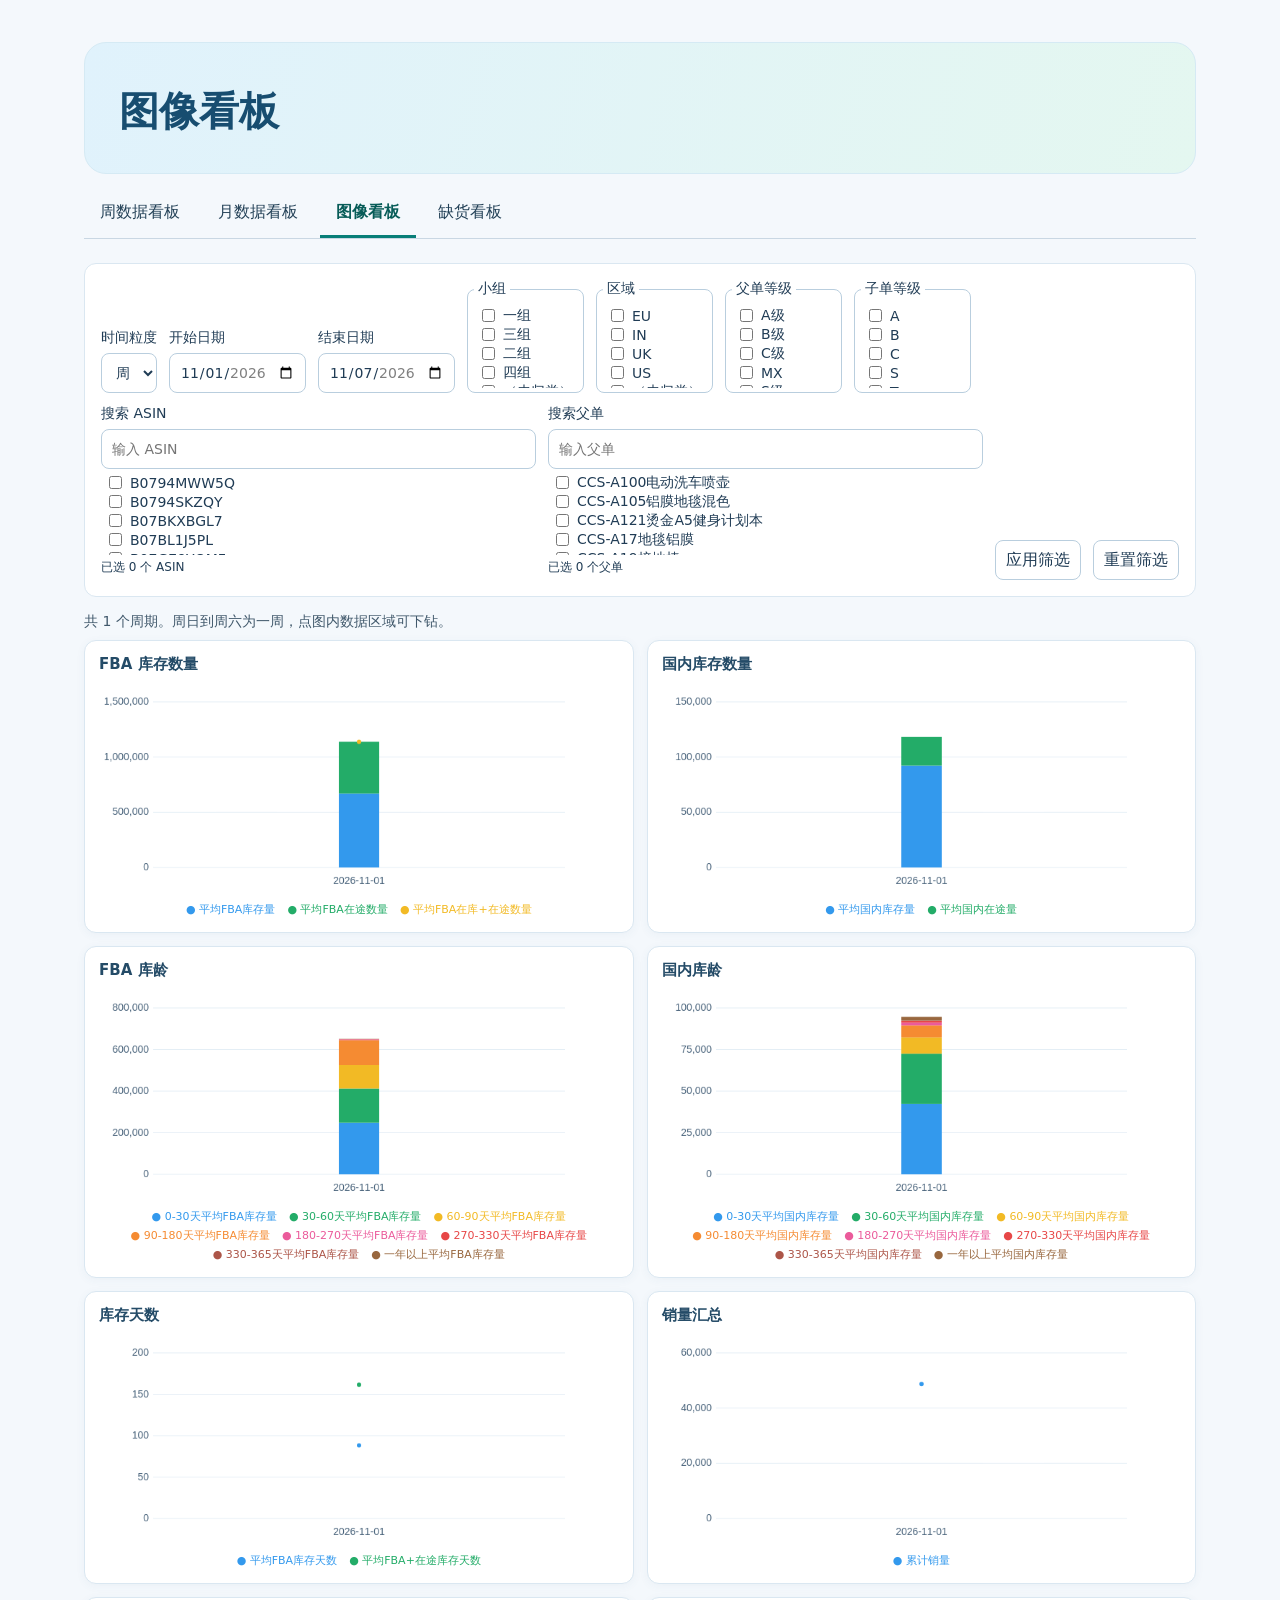
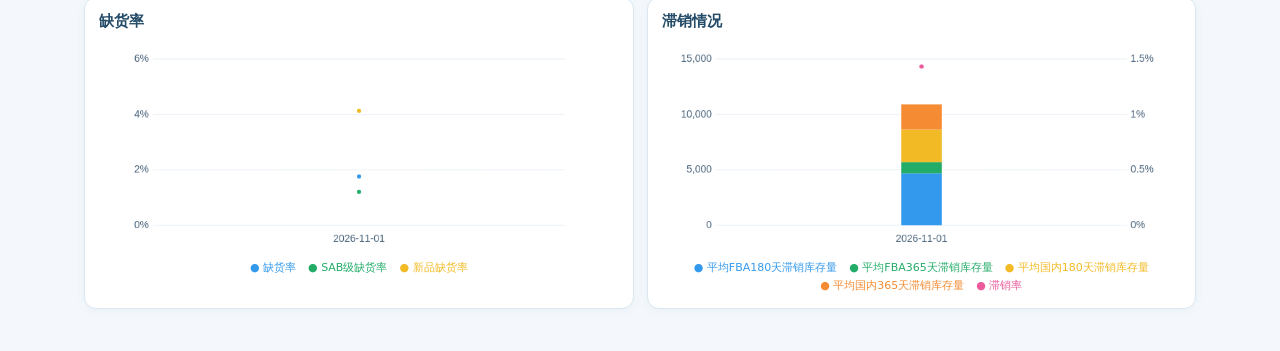
==== charts.html @ 2def6830 "Publish static chart history and multi-select" ====
<!doctype html>
<html lang="zh-CN"><head><meta charset="utf-8"><meta name="viewport" content="width=device-width,initial-scale=1"><title>图像看板</title><link rel="stylesheet" href="./chart-history/style.css?v=history-v1"><script defer src="./chart-history/basis.js?v=history-v1"></script><script defer src="./chart-history/pilot.js?v=history-v1"></script></head>
<body><main>
<header><h1>图像看板</h1></header>
<nav aria-label="看板导航"><a href="./index.html?v=history-v1">周数据看板</a><a href="./monthly.html?v=history-v1">月数据看板</a><a href="./charts.html?v=history-v1" aria-current="page">图像看板</a><a href="./stockout.html?v=history-v1">缺货看板</a></nav>
<section class="filter" aria-label="图表筛选">
<label>时间粒度<select id="grain"><option value="day">天</option><option value="week" selected>周</option><option value="month">月</option></select></label>
<label>开始日期<input id="from" type="date"></label>
<label>结束日期<input id="to" type="date"></label>
<fieldset class="dimension"><legend>小组</legend><div class="product-options"></div></fieldset><fieldset class="dimension"><legend>区域</legend><div class="product-options"></div></fieldset>
<fieldset class="dimension"><legend>父单等级</legend><div class="product-options"></div></fieldset><fieldset class="dimension"><legend>子单等级</legend><div class="product-options"></div></fieldset>
<div class="asin-picker"><label>搜索 ASIN<input id="asin-search" type="search" placeholder="输入 ASIN"></label><div id="asin-options" class="product-options"></div><p id="asin-count"></p></div><div class="asin-picker"><label>搜索父单<input id="parent-search" type="search" placeholder="输入父单"></label><div id="parent-options" class="product-options"></div><p id="parent-count"></p></div><button id="apply" type="button">应用筛选</button><button id="reset" type="button">重置筛选</button>
</section>
<p id="status" role="status">正在加载…</p>
<div class="bars chart-grid" id="charts"></div>
</main></body></html>
---- chart-history/style.css ----
* { box-sizing: border-box; }
:root { font-family: "Inter", "Microsoft YaHei", system-ui, sans-serif; color: #15283b; background: #edf2f7; }
body { margin: 0; }
main { max-width: 1160px; margin: auto; padding: 42px 24px; }
header { background: #10283e; color: white; border-radius: 22px; padding: 34px; display: flex; justify-content: space-between; align-items: flex-start; gap: 12px; }
h1 { margin: 7px 0 0; font-size: clamp(24px, 5vw, 40px); }
.eyebrow { margin: 0; color: #a4d9d7; font-size: 14px; }
.badge { background: #254a5d; color: #d8faf4; border-radius: 30px; padding: 7px 12px; font-size: 13px; white-space: nowrap; }
.filter { display: flex; flex-wrap: wrap; align-items: end; gap: 12px; margin: 24px 0 16px; }
label { display: grid; gap: 6px; font-size: 14px; }
select, input, button { font: inherit; color: inherit; background: white; border: 1px solid #aebdcb; border-radius: 8px; padding: 8px 10px; min-height: 40px; }
button { cursor: pointer; }
#status { margin: 0 0 9px; color: #40586b; font-size: 14px; }
.metrics { display: grid; grid-template-columns: repeat(3, 1fr); gap: 12px; }
.card, .panel { background: white; border: 1px solid #d9e3ec; border-radius: 16px; padding: 20px; }
.card h2 { font-size: 14px; color: #40586b; font-weight: 500; margin: 0 0 8px; }
.card p { margin: 0; font-size: clamp(16px, 3vw, 29px); font-weight: 700; font-variant-numeric: tabular-nums; }
.panel { margin-top: 16px; }
.panel h2 { margin: 0; font-size: 19px; }
.sub { font-size: 13px; color: #40586b; margin: 6px 0 20px; }
.bars { display: grid; gap: 13px; }
.bar-row { display: grid; grid-template-columns: 76px minmax(0, 1fr) 68px; align-items: center; gap: 9px; font-size: 13px; }
.track { background: #e6eff2; border-radius: 4px; height: 19px; }
.fill { background: #087e78; border-radius: inherit; height: 100%; }
.amount { text-align: right; font-variant-numeric: tabular-nums; }
@media (max-width: 580px) { main { padding: 16px 12px; } header, .card, .panel { padding: 15px; } .metrics { grid-template-columns: repeat(2, minmax(0, 1fr)); } }


nav { display:flex; flex-wrap:wrap; gap:6px; margin:16px 0; border-bottom:1px solid #c9d7e3; }
nav a { color:#234157; padding:12px 16px; text-decoration:none; border-bottom:3px solid transparent; }
nav a[aria-current="page"] { border-color:#087e78; color:#075c58; font-weight:700; }
nav a:hover { background:#e0ecef; }
.filter { background:#fff; padding:16px; border:1px solid #d9e3ec; border-radius:12px; }
.filter label { min-width:0; }
.filter select { max-width:190px; }
#updated { margin:0 0 9px; font-size:13px; color:#40586b; }
.card:first-child { border-top:3px solid #087e78; }
.table-scroll { overflow:auto; }
table { border-collapse:collapse; width:100%; white-space:nowrap; font-size:14px; }
th,td { padding:12px 14px; border-bottom:1px solid #e1e9ef; text-align:right; font-variant-numeric:tabular-nums; }
thead th { background:#eaf2f6; color:#234157; }
th:first-child { position:sticky; left:0; background:#f3f7fa; text-align:left; }
td:last-child { background:#edf8f6; font-weight:700; }
.chart-list { display:grid; grid-template-columns:repeat(auto-fit,minmax(130px,1fr)); gap:10px; }
.chart-list span { padding:12px; background:#edf2f7; border-radius:8px; }
@media(max-width:580px){nav a{padding:9px 8px;font-size:13px}.filter label{flex:1 1 42%}.filter input,.filter select{width:100%;max-width:none}}

.chart-grid { grid-template-columns: repeat(auto-fit, minmax(min(100%, 340px), 1fr)); }
.chart-card { border: 1px solid #d9e3ec; border-radius: 12px; padding: 14px; }
.chart-card h3 { font-size: 15px; margin: 0 0 12px; }
.chart-card .bar-row { grid-template-columns: 68px minmax(0, 1fr) max-content; margin-block: 7px; }
.chart-card .negative { background: #b34a2d; }
.chart-card canvas { display:block; width:100%; height:auto; }
.chart-placeholder { display:grid; place-items:center; min-height:145px; margin:0; color:#40586b; background:#f3f7fa; border-radius:8px; }

.chart-frame { position: relative; }
.chart-tooltip { position: absolute; top: 8px; z-index: 1; max-width: 100%; pointer-events: none; color: #fff; background: #15283b; border-radius: 8px; padding: 9px 12px; font-size: 12px; line-height: 1.55; box-shadow: 0 3px 12px #15283b40; }
.chart-tooltip strong { display: block; margin-bottom: 4px; }

.chart-grid { grid-template-columns: repeat(2, minmax(0, 1fr)); }
.chart-card { min-width: 0; }
@media (max-width: 640px) {
  .chart-grid { grid-template-columns: minmax(0, 1fr); }
}

.chart-legend {
  display: flex;
  flex-wrap: wrap;
  justify-content: center;
  align-items: center;
  column-gap: 12px;
  row-gap: 3px;
  font-size: 11px;
  line-height: 1.45;
}
.chart-legend span { white-space: nowrap; }


:root { color: #203c55; background: #f4f8fc; }
header { color: #174d70; background: linear-gradient(105deg, #e0f2fc, #e4f7f0); border: 1px solid #d5eaf4; }
.filter, .chart-card { background: #fff; border-color: #dae7f1; }
.chart-card { box-shadow: 0 2px 10px #3767870d; }
.chart-card h3 { color: #244b67; }
.chart-tooltip { color: #243f55; background: #fff; border: 1px solid #cfe0ed; box-shadow: 0 4px 16px #294e6a24; }
select, input, button { border-color: #b9cede; }
button:hover { background: #e9f5fc; }

.asin-picker { flex: 1 1 220px; min-width: 0; }
.product-options { max-height: 86px; overflow: auto; padding: 4px; }
.product-options label { display: flex; align-items: center; gap: 5px; }
.product-options input { min-height: 0; }
#asin-count, #parent-count { margin: 4px 0; font-size: 12px; }


.dimension { margin: 0; padding: 4px 6px; min-width: 94px; border: 1px solid #b9cede; border-radius: 8px; }
.dimension legend { padding: 0 4px; font-size: 14px; }
.product-options label { white-space: nowrap; }
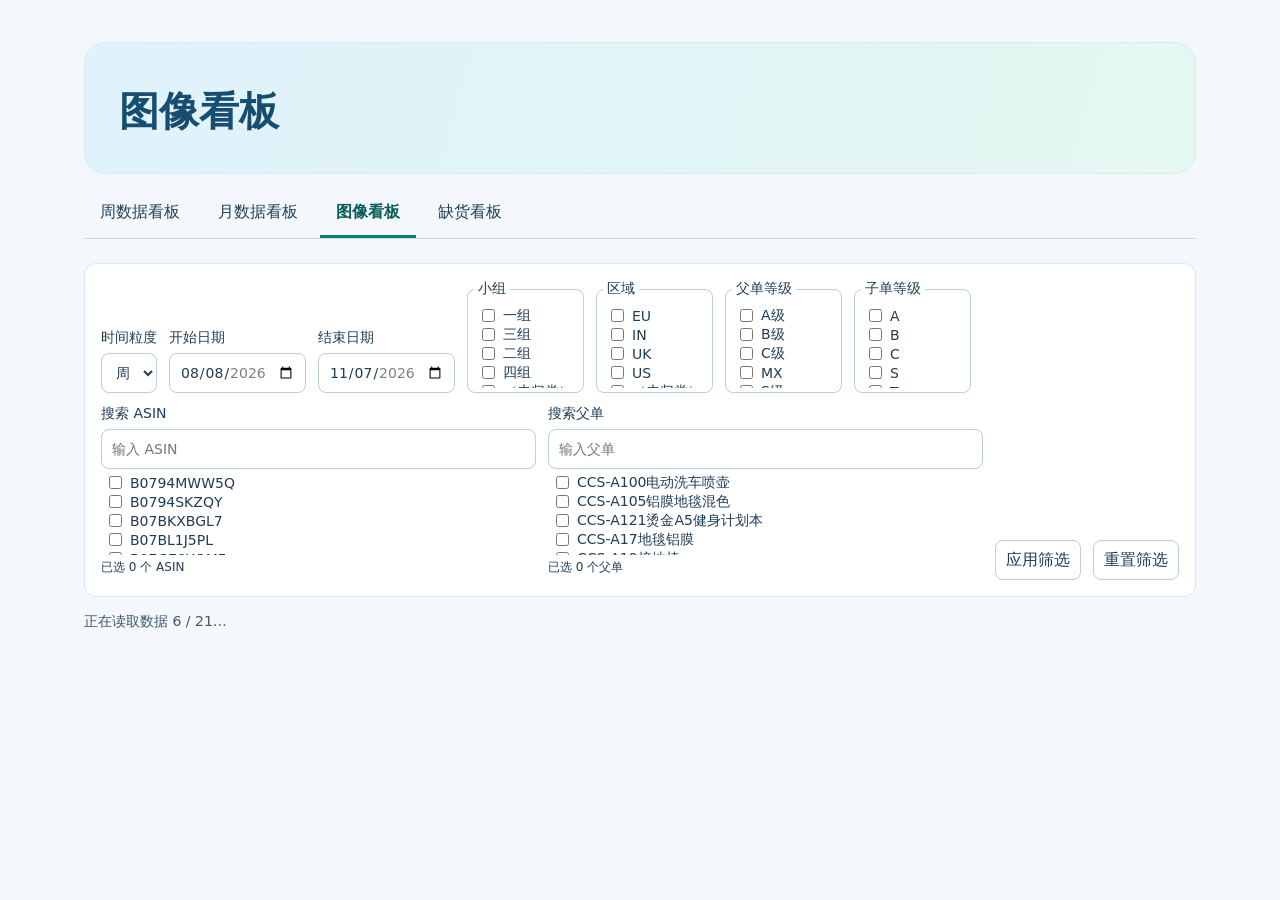
==== commit 4129fbf1: "Default dashboards to latest three months" ====
--- a/charts.html
+++ b/charts.html
@@ -1,8 +1,8 @@
 <!doctype html>
-<html lang="zh-CN"><head><meta charset="utf-8"><meta name="viewport" content="width=device-width,initial-scale=1"><title>图像看板</title><link rel="stylesheet" href="./chart-history/style.css?v=history-v1"><script defer src="./chart-history/basis.js?v=history-v1"></script><script defer src="./chart-history/pilot.js?v=history-v1"></script></head>
+<html lang="zh-CN"><head><meta charset="utf-8"><meta name="viewport" content="width=device-width,initial-scale=1"><title>图像看板</title><link rel="stylesheet" href="./chart-history/style.css?v=history-v1"><script defer src="./chart-history/basis.js?v=history-v1"></script><script defer src="./date-range.js?v=recent-3m-v1"></script><script defer src="./chart-history/pilot.js?v=recent-3m-v1"></script></head>
 <body><main>
 <header><h1>图像看板</h1></header>
-<nav aria-label="看板导航"><a href="./index.html?v=history-v1">周数据看板</a><a href="./monthly.html?v=history-v1">月数据看板</a><a href="./charts.html?v=history-v1" aria-current="page">图像看板</a><a href="./stockout.html?v=history-v1">缺货看板</a></nav>
+<nav aria-label="看板导航"><a href="./index.html?v=recent-3m-v1">周数据看板</a><a href="./monthly.html?v=recent-3m-v1">月数据看板</a><a href="./charts.html?v=recent-3m-v1" aria-current="page">图像看板</a><a href="./stockout.html?v=recent-3m-v1">缺货看板</a></nav>
 <section class="filter" aria-label="图表筛选">
 <label>时间粒度<select id="grain"><option value="day">天</option><option value="week" selected>周</option><option value="month">月</option></select></label>
 <label>开始日期<input id="from" type="date"></label>
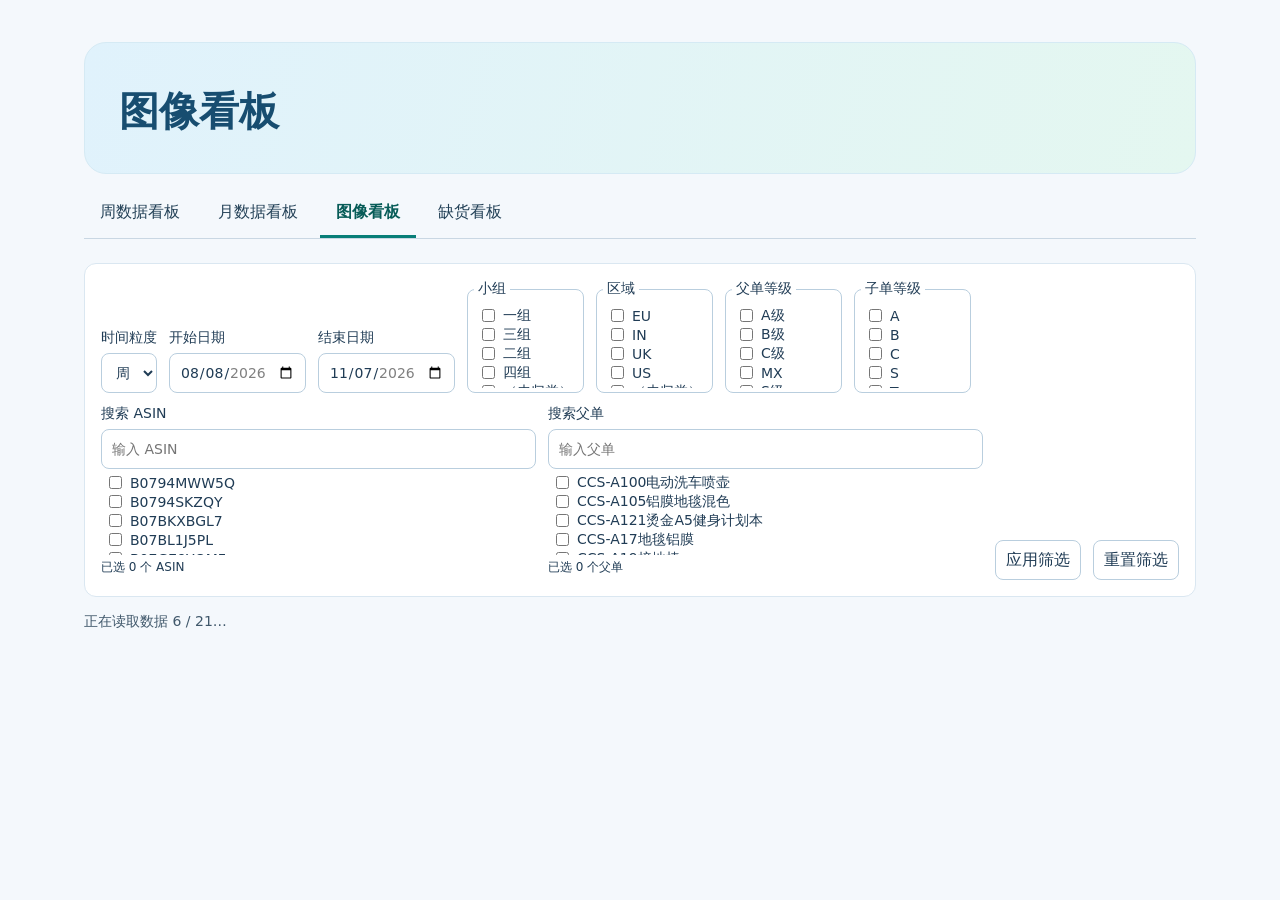
==== commit d6564b85: "Complete weekly and monthly metric tables" ====
--- a/charts.html
+++ b/charts.html
@@ -2,7 +2,7 @@
 <html lang="zh-CN"><head><meta charset="utf-8"><meta name="viewport" content="width=device-width,initial-scale=1"><title>图像看板</title><link rel="stylesheet" href="./chart-history/style.css?v=history-v1"><script defer src="./chart-history/basis.js?v=history-v1"></script><script defer src="./date-range.js?v=recent-3m-v1"></script><script defer src="./chart-history/pilot.js?v=recent-3m-v1"></script></head>
 <body><main>
 <header><h1>图像看板</h1></header>
-<nav aria-label="看板导航"><a href="./index.html?v=recent-3m-v1">周数据看板</a><a href="./monthly.html?v=recent-3m-v1">月数据看板</a><a href="./charts.html?v=recent-3m-v1" aria-current="page">图像看板</a><a href="./stockout.html?v=recent-3m-v1">缺货看板</a></nav>
+<nav aria-label="看板导航"><a href="./index.html?v=full-table-v1">周数据看板</a><a href="./monthly.html?v=full-table-v1">月数据看板</a><a href="./charts.html?v=full-table-v1" aria-current="page">图像看板</a><a href="./stockout.html?v=full-table-v1">缺货看板</a></nav>
 <section class="filter" aria-label="图表筛选">
 <label>时间粒度<select id="grain"><option value="day">天</option><option value="week" selected>周</option><option value="month">月</option></select></label>
 <label>开始日期<input id="from" type="date"></label>
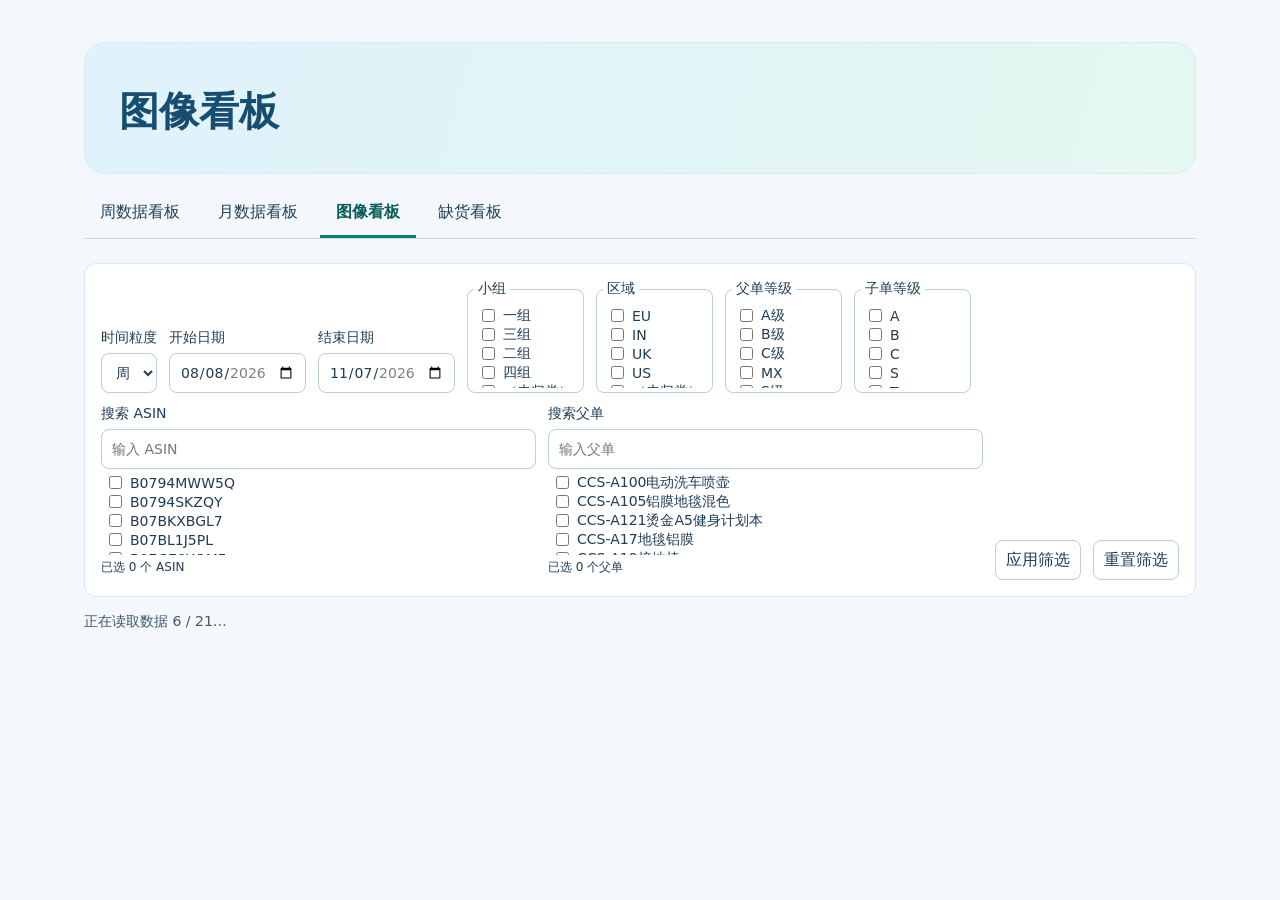
==== commit 03aa544f: "Default monthly dashboard to all dates" ====
--- a/charts.html
+++ b/charts.html
@@ -2,7 +2,7 @@
 <html lang="zh-CN"><head><meta charset="utf-8"><meta name="viewport" content="width=device-width,initial-scale=1"><title>图像看板</title><link rel="stylesheet" href="./chart-history/style.css?v=history-v1"><script defer src="./chart-history/basis.js?v=history-v1"></script><script defer src="./date-range.js?v=recent-3m-v1"></script><script defer src="./chart-history/pilot.js?v=recent-3m-v1"></script></head>
 <body><main>
 <header><h1>图像看板</h1></header>
-<nav aria-label="看板导航"><a href="./index.html?v=full-table-v1">周数据看板</a><a href="./monthly.html?v=full-table-v1">月数据看板</a><a href="./charts.html?v=full-table-v1" aria-current="page">图像看板</a><a href="./stockout.html?v=full-table-v1">缺货看板</a></nav>
+<nav aria-label="看板导航"><a href="./index.html?v=full-table-v1">周数据看板</a><a href="./monthly.html?v=all-dates-v1">月数据看板</a><a href="./charts.html?v=full-table-v1" aria-current="page">图像看板</a><a href="./stockout.html?v=full-table-v1">缺货看板</a></nav>
 <section class="filter" aria-label="图表筛选">
 <label>时间粒度<select id="grain"><option value="day">天</option><option value="week" selected>周</option><option value="month">月</option></select></label>
 <label>开始日期<input id="from" type="date"></label>
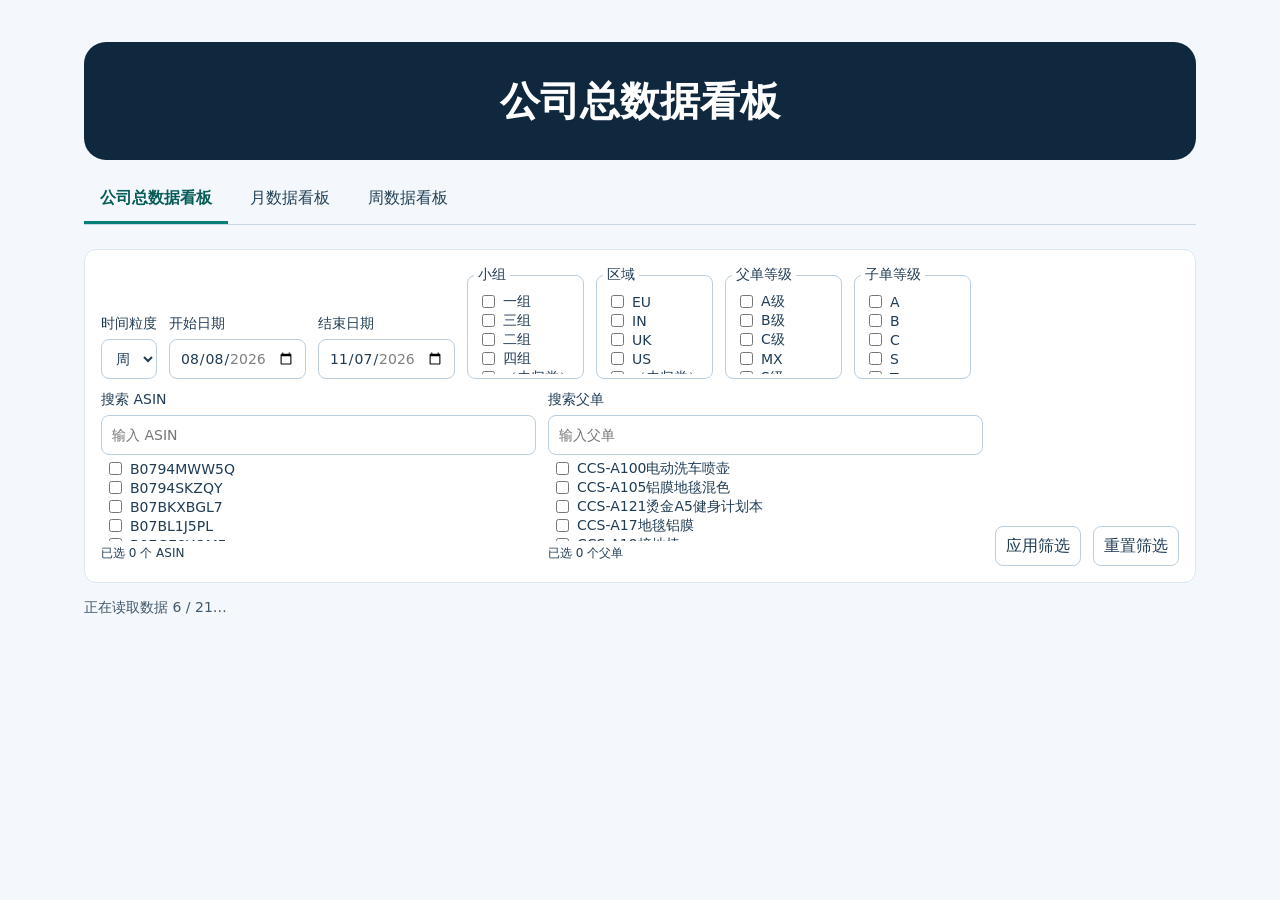
==== commit b36a2939: "Unify dashboard headers and retire stockout page" ====
--- a/charts.html
+++ b/charts.html
@@ -1,8 +1,8 @@
 <!doctype html>
-<html lang="zh-CN"><head><meta charset="utf-8"><meta name="viewport" content="width=device-width,initial-scale=1"><title>图像看板</title><link rel="stylesheet" href="./chart-history/style.css?v=history-v1"><script defer src="./chart-history/basis.js?v=history-v1"></script><script defer src="./date-range.js?v=recent-3m-v1"></script><script defer src="./chart-history/pilot.js?v=recent-3m-v1"></script></head>
+<html lang="zh-CN"><head><meta charset="utf-8"><meta name="viewport" content="width=device-width,initial-scale=1"><title>公司总数据看板</title><link rel="stylesheet" href="./chart-history/style.css?v=history-v1"><script defer src="./chart-history/basis.js?v=history-v1"></script><script defer src="./date-range.js?v=recent-3m-v1"></script><script defer src="./chart-history/pilot.js?v=recent-3m-v1"></script><link rel="stylesheet" href="./dashboard-header.css?v=1"></head>
 <body><main>
-<header><h1>图像看板</h1></header>
-<nav aria-label="看板导航"><a href="./index.html?v=full-table-v1">周数据看板</a><a href="./monthly.html?v=all-dates-v1">月数据看板</a><a href="./charts.html?v=full-table-v1" aria-current="page">图像看板</a><a href="./stockout.html?v=full-table-v1">缺货看板</a></nav>
+<header class="dashboard-header"><h1>公司总数据看板</h1></header>
+<nav aria-label="看板导航"><a href="./charts.html?v=dashboard-header-v1" aria-current="page">公司总数据看板</a><a href="./monthly.html?v=dashboard-header-v1">月数据看板</a><a href="./index.html?v=dashboard-header-v1">周数据看板</a></nav>
 <section class="filter" aria-label="图表筛选">
 <label>时间粒度<select id="grain"><option value="day">天</option><option value="week" selected>周</option><option value="month">月</option></select></label>
 <label>开始日期<input id="from" type="date"></label>
--- a/dashboard-header.css
+++ b/dashboard-header.css
@@ -0,0 +1,19 @@
+header.dashboard-header {
+  display: block;
+  padding: 34px 20px;
+  border: 0;
+  border-radius: 22px;
+  background: #10283e;
+  color: white;
+  text-align: center;
+}
+
+.dashboard-header h1 {
+  margin: 0;
+  font-size: clamp(24px, 5vw, 40px);
+  line-height: 1.25;
+}
+
+@media (max-width: 580px) {
+  header.dashboard-header { padding: 24px 12px; }
+}
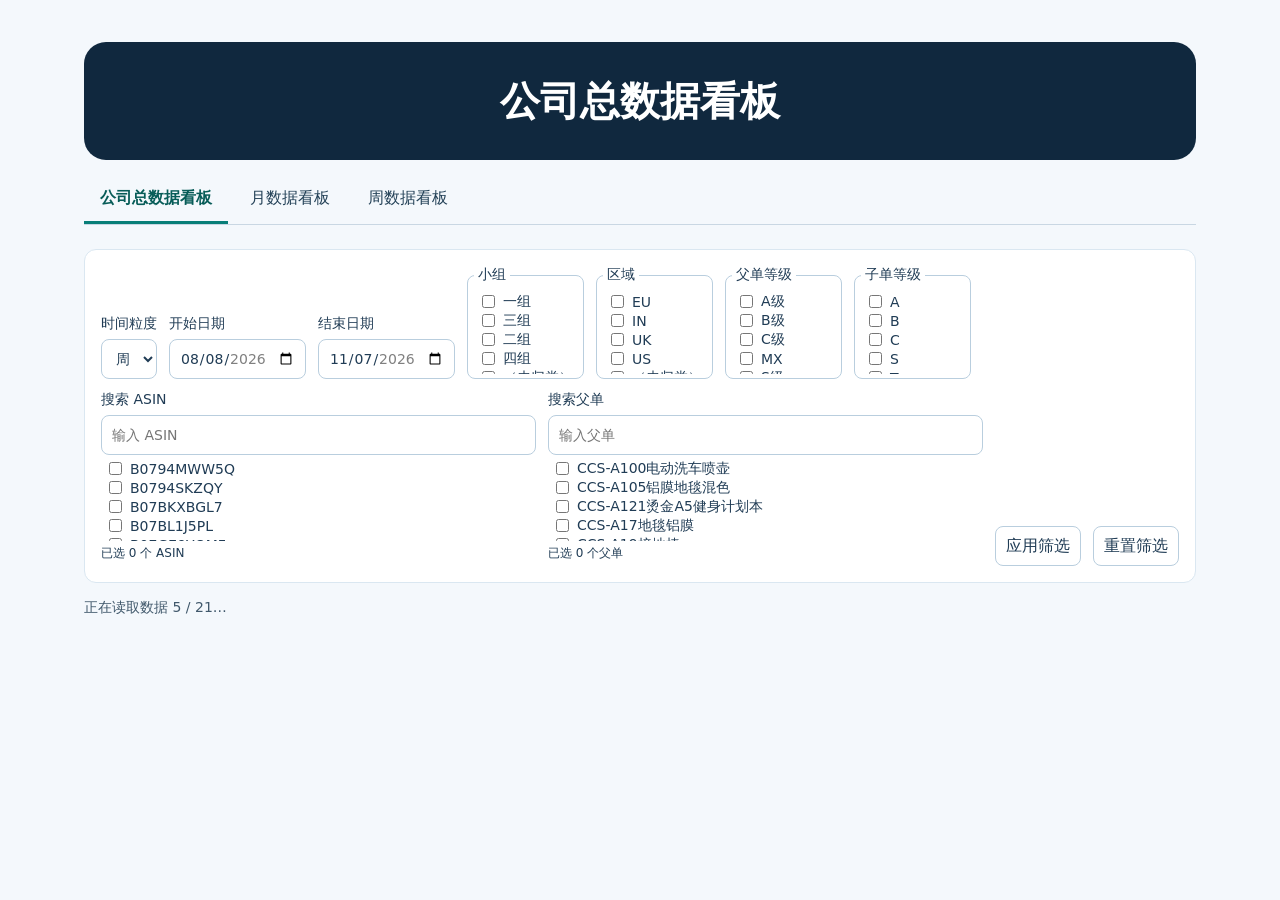
==== commit af4d24bd: "Add period table loading progress and product filters" ====
--- a/charts.html
+++ b/charts.html
@@ -1,8 +1,8 @@
 <!doctype html>
-<html lang="zh-CN"><head><meta charset="utf-8"><meta name="viewport" content="width=device-width,initial-scale=1"><title>公司总数据看板</title><link rel="stylesheet" href="./chart-history/style.css?v=history-v1"><script defer src="./chart-history/basis.js?v=history-v1"></script><script defer src="./date-range.js?v=recent-3m-v1"></script><script defer src="./chart-history/pilot.js?v=recent-3m-v1"></script><link rel="stylesheet" href="./dashboard-header.css?v=1"></head>
+<html lang="zh-CN"><head><meta charset="utf-8"><meta name="viewport" content="width=device-width,initial-scale=1"><title>公司总数据看板</title><link rel="stylesheet" href="./chart-history/style.css?v=summary-v1"><script defer src="./chart-history/basis.js?v=summary-v1"></script><script defer src="./product-picker.js?v=1"></script><script defer src="./date-range.js?v=recent-3m-v1"></script><script defer src="./chart-history/pilot.js?v=product-filters-v1"></script><link rel="stylesheet" href="./dashboard-header.css?v=1"></head>
 <body><main>
 <header class="dashboard-header"><h1>公司总数据看板</h1></header>
-<nav aria-label="看板导航"><a href="./charts.html?v=dashboard-header-v1" aria-current="page">公司总数据看板</a><a href="./monthly.html?v=dashboard-header-v1">月数据看板</a><a href="./index.html?v=dashboard-header-v1">周数据看板</a></nav>
+<nav aria-label="看板导航"><a href="./charts.html?v=product-filters-v1" aria-current="page">公司总数据看板</a><a href="./monthly.html?v=product-filters-v1">月数据看板</a><a href="./index.html?v=product-filters-v1">周数据看板</a></nav>
 <section class="filter" aria-label="图表筛选">
 <label>时间粒度<select id="grain"><option value="day">天</option><option value="week" selected>周</option><option value="month">月</option></select></label>
 <label>开始日期<input id="from" type="date"></label>
@@ -12,5 +12,6 @@
 <div class="asin-picker"><label>搜索 ASIN<input id="asin-search" type="search" placeholder="输入 ASIN"></label><div id="asin-options" class="product-options"></div><p id="asin-count"></p></div><div class="asin-picker"><label>搜索父单<input id="parent-search" type="search" placeholder="输入父单"></label><div id="parent-options" class="product-options"></div><p id="parent-count"></p></div><button id="apply" type="button">应用筛选</button><button id="reset" type="button">重置筛选</button>
 </section>
 <p id="status" role="status">正在加载…</p>
+<section id="summary" class="metrics" aria-label="所选范围指标总计" hidden></section>
 <div class="bars chart-grid" id="charts"></div>
 </main></body></html>
--- a/chart-history/style.css
+++ b/chart-history/style.css
@@ -95,3 +95,6 @@
 .dimension { margin: 0; padding: 4px 6px; min-width: 94px; border: 1px solid #b9cede; border-radius: 8px; }
 .dimension legend { padding: 0 4px; font-size: 14px; }
 .product-options label { white-space: nowrap; }
+
+#summary { margin: 0 0 18px; }
+#summary[hidden] { display: none; }
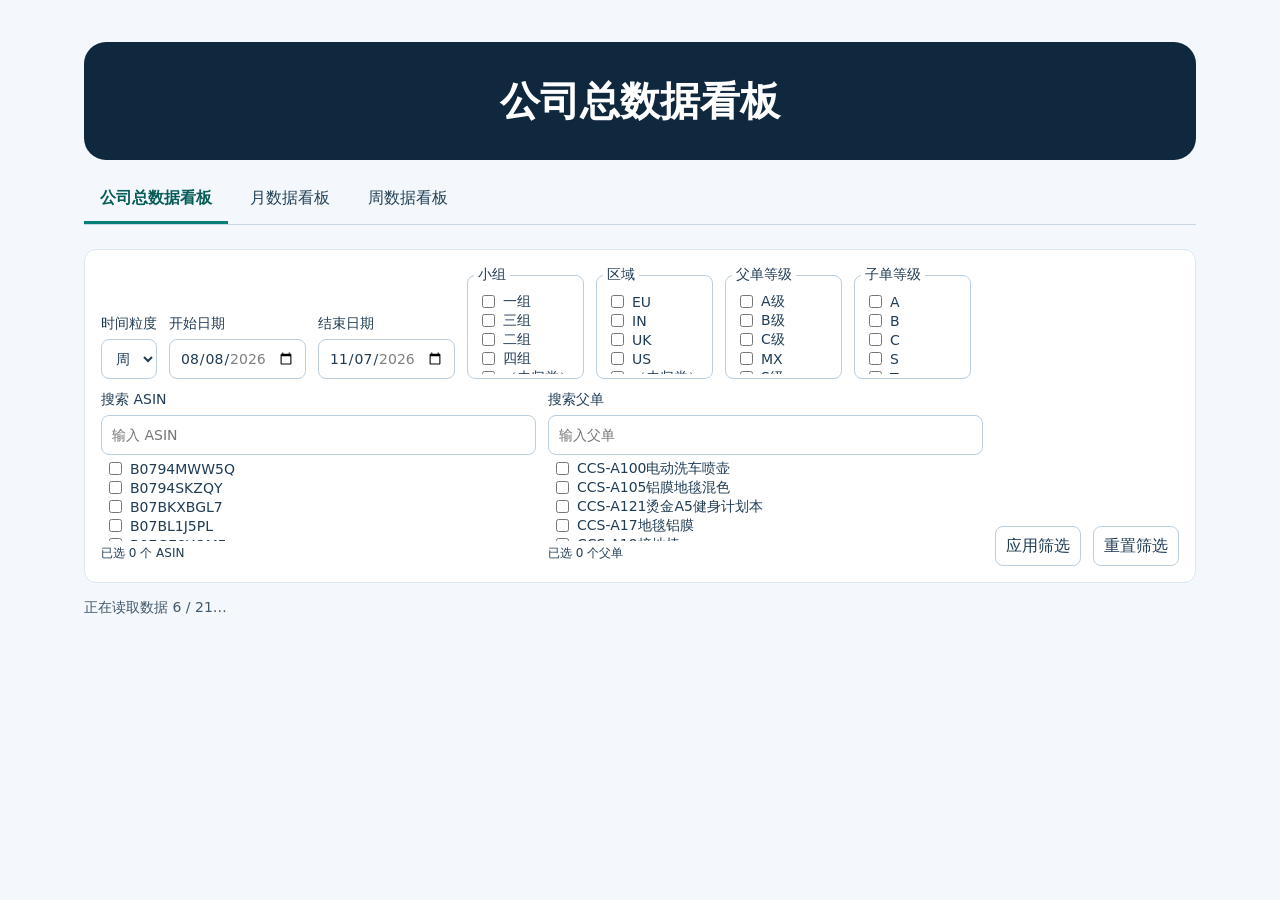
==== commit 27613899: "Enable multi-select for groups and regions" ====
--- a/charts.html
+++ b/charts.html
@@ -2,7 +2,7 @@
 <html lang="zh-CN"><head><meta charset="utf-8"><meta name="viewport" content="width=device-width,initial-scale=1"><title>公司总数据看板</title><link rel="stylesheet" href="./chart-history/style.css?v=summary-v1"><script defer src="./chart-history/basis.js?v=summary-v1"></script><script defer src="./product-picker.js?v=1"></script><script defer src="./date-range.js?v=recent-3m-v1"></script><script defer src="./chart-history/pilot.js?v=product-filters-v1"></script><link rel="stylesheet" href="./dashboard-header.css?v=1"></head>
 <body><main>
 <header class="dashboard-header"><h1>公司总数据看板</h1></header>
-<nav aria-label="看板导航"><a href="./charts.html?v=product-filters-v1" aria-current="page">公司总数据看板</a><a href="./monthly.html?v=product-filters-v1">月数据看板</a><a href="./index.html?v=product-filters-v1">周数据看板</a></nav>
+<nav aria-label="看板导航"><a href="./charts.html?v=multi-dimensions-v1" aria-current="page">公司总数据看板</a><a href="./monthly.html?v=multi-dimensions-v1">月数据看板</a><a href="./index.html?v=multi-dimensions-v1">周数据看板</a></nav>
 <section class="filter" aria-label="图表筛选">
 <label>时间粒度<select id="grain"><option value="day">天</option><option value="week" selected>周</option><option value="month">月</option></select></label>
 <label>开始日期<input id="from" type="date"></label>
